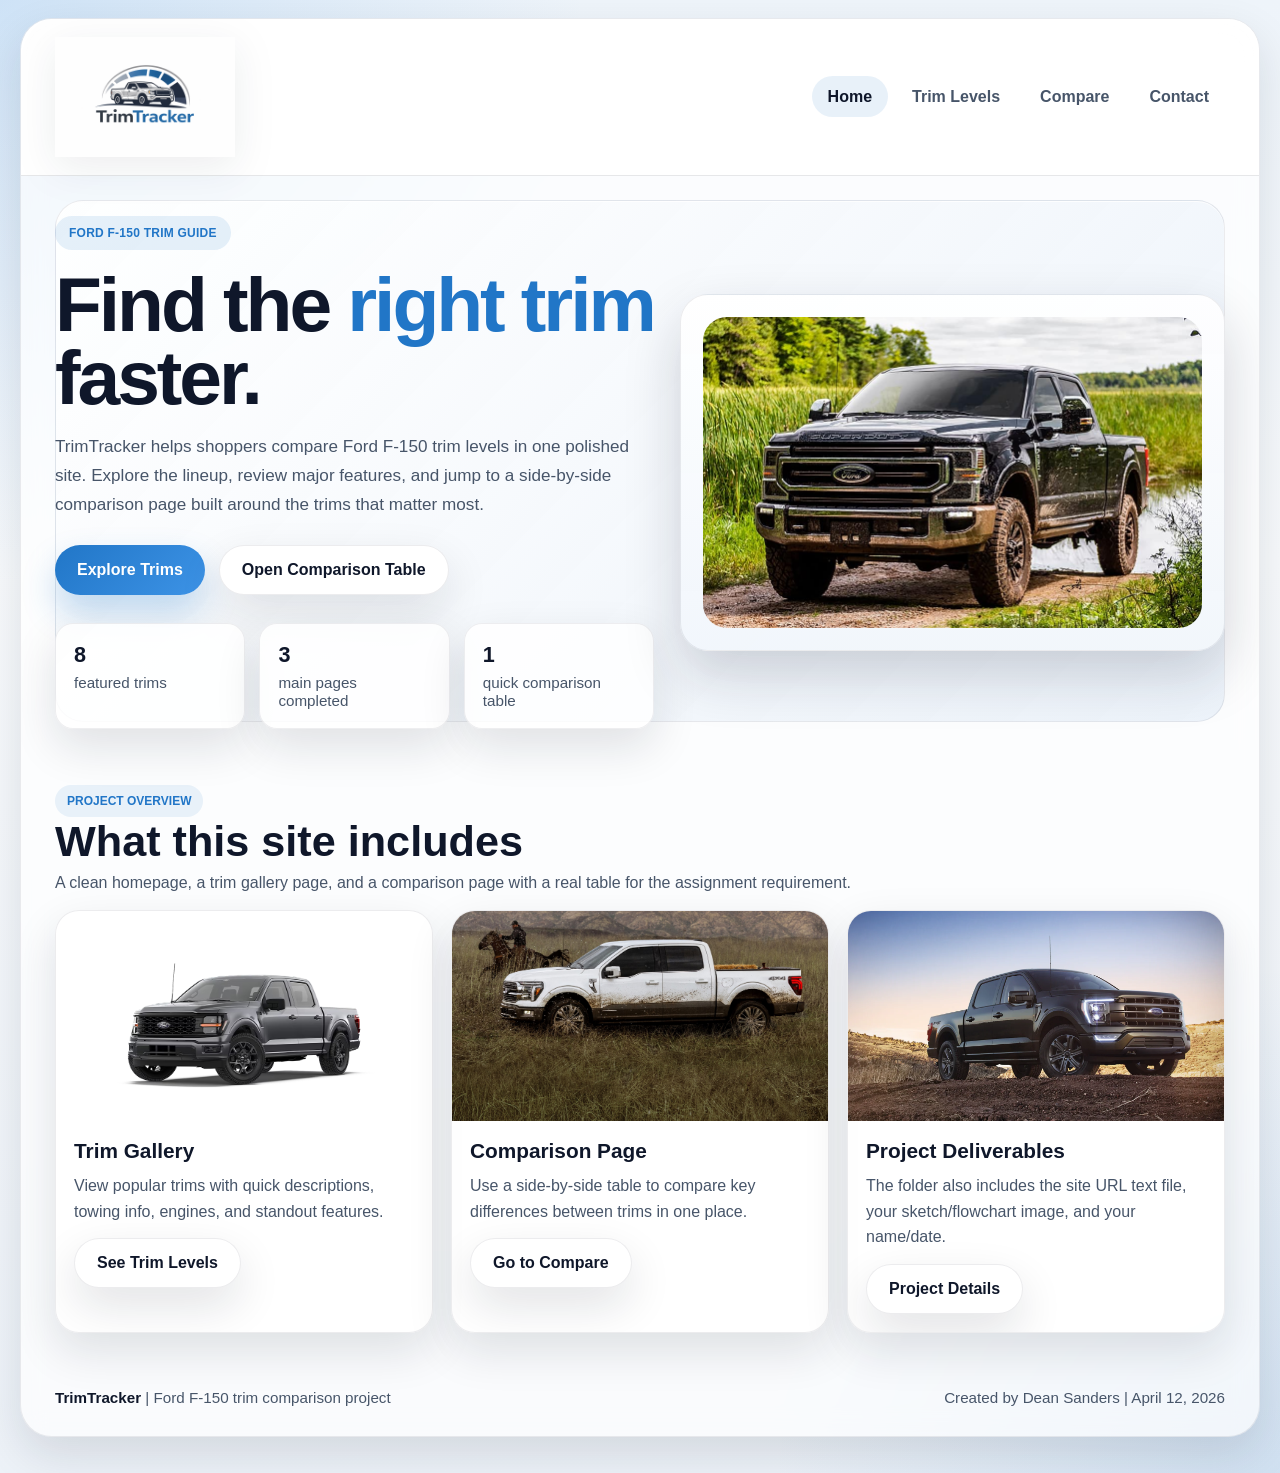
==== index.html @ ed12be9a "Add files via upload" ====
<!DOCTYPE html>
<html lang="en">
<head>
  <meta charset="UTF-8" />
  <meta name="viewport" content="width=device-width, initial-scale=1.0" />
  <title>TrimTracker</title>
  <meta name="description" content="Compare Ford F-150 trims, features, pricing, and capability with TrimTracker." />
  <link rel="stylesheet" href="styles.css" />
</head>
<body>

<div class="page-shell">
  <header class="navbar">
    <a href="index.html" class="brand" aria-label="TrimTracker home">
      <img src="images/logo.png" alt="TrimTracker logo">
    </a>
    <button class="mobile-toggle" id="mobileToggle" aria-label="Open menu">☰</button>
    <ul class="nav-links" id="navLinks">
      <li><a href="index.html" class="active">Home</a></li>
<li><a href="trims.html" class="">Trim Levels</a></li>
<li><a href="compare.html" class="">Compare</a></li>
<li><a href="contact.html" class="">Contact</a></li>
    </ul>
  </header>

  <section class="hero">
    <div class="hero-copy">
      <span class="eyebrow">Ford F-150 trim guide</span>
      <h1>Find the <span>right trim</span> faster.</h1>
      <p>TrimTracker helps shoppers compare Ford F-150 trim levels in one polished site. Explore the lineup, review major features, and jump to a side-by-side comparison page built around the trims that matter most.</p>
      <div class="hero-actions">
        <a class="btn btn-primary" href="trims.html">Explore Trims</a>
        <a class="btn btn-secondary" href="compare.html">Open Comparison Table</a>
      </div>
      <div class="hero-stats">
        <div class="stat"><strong>8</strong><span>featured trims</span></div>
        <div class="stat"><strong>3</strong><span>main pages completed</span></div>
        <div class="stat"><strong>1</strong><span>quick comparison table</span></div>
      </div>
    </div>
    <div class="hero-visual">
      <div class="visual-card">
        <img src="images/hero-truck.png" alt="Ford F-150 hero image" />
      </div>
    </div>
  </section>

  <section class="section">
    <div class="section-header">
      <div class="section-title">
        <span class="badge">Project overview</span>
        <h2>What this site includes</h2>
        <p>A clean homepage, a trim gallery page, and a comparison page with a real table for the assignment requirement.</p>
      </div>
    </div>
    <div class="card-grid">
      <article class="card">
        <img src="images/xlt.jpg" alt="Ford F-150 XLT" />
        <div class="card-content">
          <h3>Trim Gallery</h3>
          <p>View popular trims with quick descriptions, towing info, engines, and standout features.</p>
          <a class="btn btn-secondary" href="trims.html">See Trim Levels</a>
        </div>
      </article>
      <article class="card">
        <img src="images/lariat.jpg" alt="Ford F-150 Lariat" />
        <div class="card-content">
          <h3>Comparison Page</h3>
          <p>Use a side-by-side table to compare key differences between trims in one place.</p>
          <a class="btn btn-secondary" href="compare.html">Go to Compare</a>
        </div>
      </article>
      <article class="card">
        <img src="images/limited.jpg" alt="Ford F-150 Limited" />
        <div class="card-content">
          <h3>Project Deliverables</h3>
          <p>The folder also includes the site URL text file, your sketch/flowchart image, and your name/date.</p>
          <a class="btn btn-secondary" href="contact.html">Project Details</a>
        </div>
      </article>
    </div>
  </section>

  <footer class="footer">
    <div><strong>TrimTracker</strong> | Ford F-150 trim comparison project</div>
    <div>Created by Dean Sanders | April 12, 2026</div>
  </footer>
</div>
<script src="script.js"></script>

</body>
</html>
---- styles.css ----
:root{
  --navy:#0f172a;
  --blue:#2176c7;
  --blue2:#3d93e6;
  --slate:#475569;
  --light:#f8fafc;
  --card:rgba(255,255,255,.92);
  --line:rgba(15,23,42,.1);
  --shadow:0 18px 45px rgba(15,23,42,.12);
  --shadow-strong:0 24px 55px rgba(15,23,42,.18);
  --radius-xl:28px;
  --radius-lg:20px;
  --radius-md:14px;
  --max:1240px;
}
*{box-sizing:border-box}
html{scroll-behavior:smooth}
body{
  margin:0;
  font-family:Inter,Arial,Helvetica,sans-serif;
  color:var(--navy);
  background:
    radial-gradient(circle at top left, rgba(61,147,230,.18), transparent 30%),
    radial-gradient(circle at bottom right, rgba(33,118,199,.14), transparent 26%),
    linear-gradient(180deg, #eef4fa 0%, #f8fafc 38%, #edf2f8 100%);
}
img{max-width:100%;display:block}
a{text-decoration:none;color:inherit}
.page-shell{
  width:min(calc(100% - 32px), var(--max));
  margin:18px auto 36px;
  border:1px solid rgba(15, 23, 42, 0.08);
  background:rgba(255,255,255,0.68);
  backdrop-filter:blur(12px);
  border-radius:32px;
  box-shadow:var(--shadow);
  overflow:hidden;
}
.navbar{
  position:sticky;top:0;z-index:1000;
  display:flex;align-items:center;justify-content:space-between;gap:18px;
  padding:18px 34px;background:rgba(255,255,255,0.92);
  border-bottom:1px solid var(--line);backdrop-filter:blur(14px);
}
.brand{display:flex;align-items:center;gap:14px;min-width:0}
.brand img{width:180px;height:auto;filter:drop-shadow(0 10px 20px rgba(15,23,42,.08))}
.nav-links{display:flex;align-items:center;gap:8px;list-style:none;padding:0;margin:0}
.nav-links a{padding:12px 16px;border-radius:999px;font-weight:600;color:var(--slate);transition:.25s ease}
.nav-links a:hover,.nav-links a.active{color:var(--navy);background:rgba(33,118,199,.1);transform:translateY(-2px)}
.mobile-toggle{display:none;border:0;background:var(--navy);color:#fff;width:48px;height:48px;border-radius:14px;cursor:pointer;box-shadow:var(--shadow)}
.hero{
  position:relative;display:grid;grid-template-columns:1.1fr 1fr;gap:26px;align-items:center;
  padding:40px 34px 28px;
}
.hero::before{
  content:"";position:absolute;inset:24px 34px auto 34px;height:520px;border-radius:var(--radius-xl);
  background:linear-gradient(135deg, rgba(255,255,255,.88), rgba(232,240,249,.8));
  border:1px solid rgba(15,23,42,.08);box-shadow:inset 0 1px 0 rgba(255,255,255,.8);z-index:0;
}
.hero.small::before{height:360px}
.hero-copy,.hero-visual{position:relative;z-index:1}
.eyebrow{
  display:inline-flex;align-items:center;gap:10px;padding:10px 14px;border-radius:999px;
  background:rgba(33,118,199,.11);color:var(--blue);font-weight:700;letter-spacing:.02em;
  text-transform:uppercase;font-size:12px;margin-bottom:18px;
}
.hero h1{font-size:clamp(2.6rem, 6vw, 5rem);line-height:.95;margin:0 0 18px;letter-spacing:-.04em}
.hero h1 span{color:var(--blue)}
.hero p{max-width:590px;font-size:1.07rem;line-height:1.7;color:var(--slate);margin:0 0 26px}
.hero-actions{display:flex;flex-wrap:wrap;gap:14px}
.btn{
  display:inline-flex;align-items:center;justify-content:center;gap:10px;border:0;border-radius:999px;
  padding:15px 22px;font-weight:700;cursor:pointer;transition:.25s ease
}
.btn-primary{background:linear-gradient(135deg, var(--blue), var(--blue2));color:white;box-shadow:0 18px 34px rgba(33,118,199,.28)}
.btn-secondary{background:white;color:var(--navy);border:1px solid rgba(15,23,42,.08);box-shadow:var(--shadow)}
.btn:hover{transform:translateY(-3px);box-shadow:var(--shadow-strong)}
.hero-stats{display:grid;grid-template-columns:repeat(3,minmax(110px,1fr));gap:14px;max-width:660px;margin-top:28px}
.stat{background:rgba(255,255,255,.84);border:1px solid rgba(15,23,42,.07);border-radius:18px;padding:18px;box-shadow:var(--shadow)}
.stat strong{display:block;font-size:1.35rem;margin-bottom:6px}
.stat span{color:var(--slate);font-size:.95rem}
.visual-card{
  background:linear-gradient(180deg, rgba(255,255,255,.96), rgba(242,247,252,.95));
  border-radius:var(--radius-xl);padding:22px;border:1px solid rgba(15,23,42,.08);box-shadow:var(--shadow-strong)
}
.visual-card img{border-radius:24px;aspect-ratio:16/10;object-fit:cover}
.section{padding:28px 34px 34px}
.section-header{display:flex;align-items:end;justify-content:space-between;gap:14px;margin-bottom:18px;flex-wrap:wrap}
.section-title h2{margin:0;font-size:clamp(1.8rem,4vw,2.7rem)}
.section-title p{margin:8px 0 0;color:var(--slate)}
.badge{display:inline-flex;padding:9px 12px;border-radius:999px;background:rgba(33,118,199,.09);color:var(--blue);font-weight:700;font-size:12px;text-transform:uppercase}
.card-grid{display:grid;grid-template-columns:repeat(3,1fr);gap:18px}
.card{
  background:var(--card);border:1px solid rgba(15,23,42,.08);border-radius:24px;overflow:hidden;box-shadow:var(--shadow)
}
.card img{width:100%;height:210px;object-fit:cover}
.card-content{padding:18px}
.card h3{margin:0 0 10px;font-size:1.3rem}
.card p{margin:0 0 14px;color:var(--slate);line-height:1.6}
.spec-list{display:grid;gap:8px;color:var(--slate);font-size:.96rem}
.compare-wrap{display:grid;grid-template-columns:1.2fr .8fr;gap:20px}
.compare-note,.info-panel{background:var(--card);border:1px solid rgba(15,23,42,.08);border-radius:24px;padding:20px;box-shadow:var(--shadow)}
.table-wrap{overflow-x:auto}
table{width:100%;border-collapse:collapse;background:white;border-radius:18px;overflow:hidden;box-shadow:var(--shadow)}
th,td{padding:14px 16px;text-align:left;border-bottom:1px solid rgba(15,23,42,.08)}
th{background:#eaf3fc}
tr:hover td{background:#f8fbfe}
.footer{
  display:flex;align-items:center;justify-content:space-between;gap:12px;flex-wrap:wrap;
  padding:22px 34px 30px;color:var(--slate);font-size:.95rem
}
.footer strong{color:var(--navy)}
@media (max-width:980px){
  .hero,.compare-wrap,.card-grid{grid-template-columns:1fr}
}
@media (max-width:760px){
  .page-shell{width:min(calc(100% - 18px), var(--max));margin:10px auto 20px}
  .navbar,.hero,.section,.footer{padding-left:18px;padding-right:18px}
  .hero::before{inset:14px 18px auto 18px;height:460px}
  .mobile-toggle{display:inline-flex;align-items:center;justify-content:center}
  .nav-links{
    display:none;position:absolute;top:82px;left:18px;right:18px;flex-direction:column;align-items:stretch;
    background:white;padding:12px;border-radius:18px;border:1px solid var(--line);box-shadow:var(--shadow)
  }
  .nav-links.show{display:flex}
  .nav-links li{width:100%}
  .nav-links a{display:block}
  .hero-stats{grid-template-columns:1fr}
  .card-grid{grid-template-columns:1fr}
}
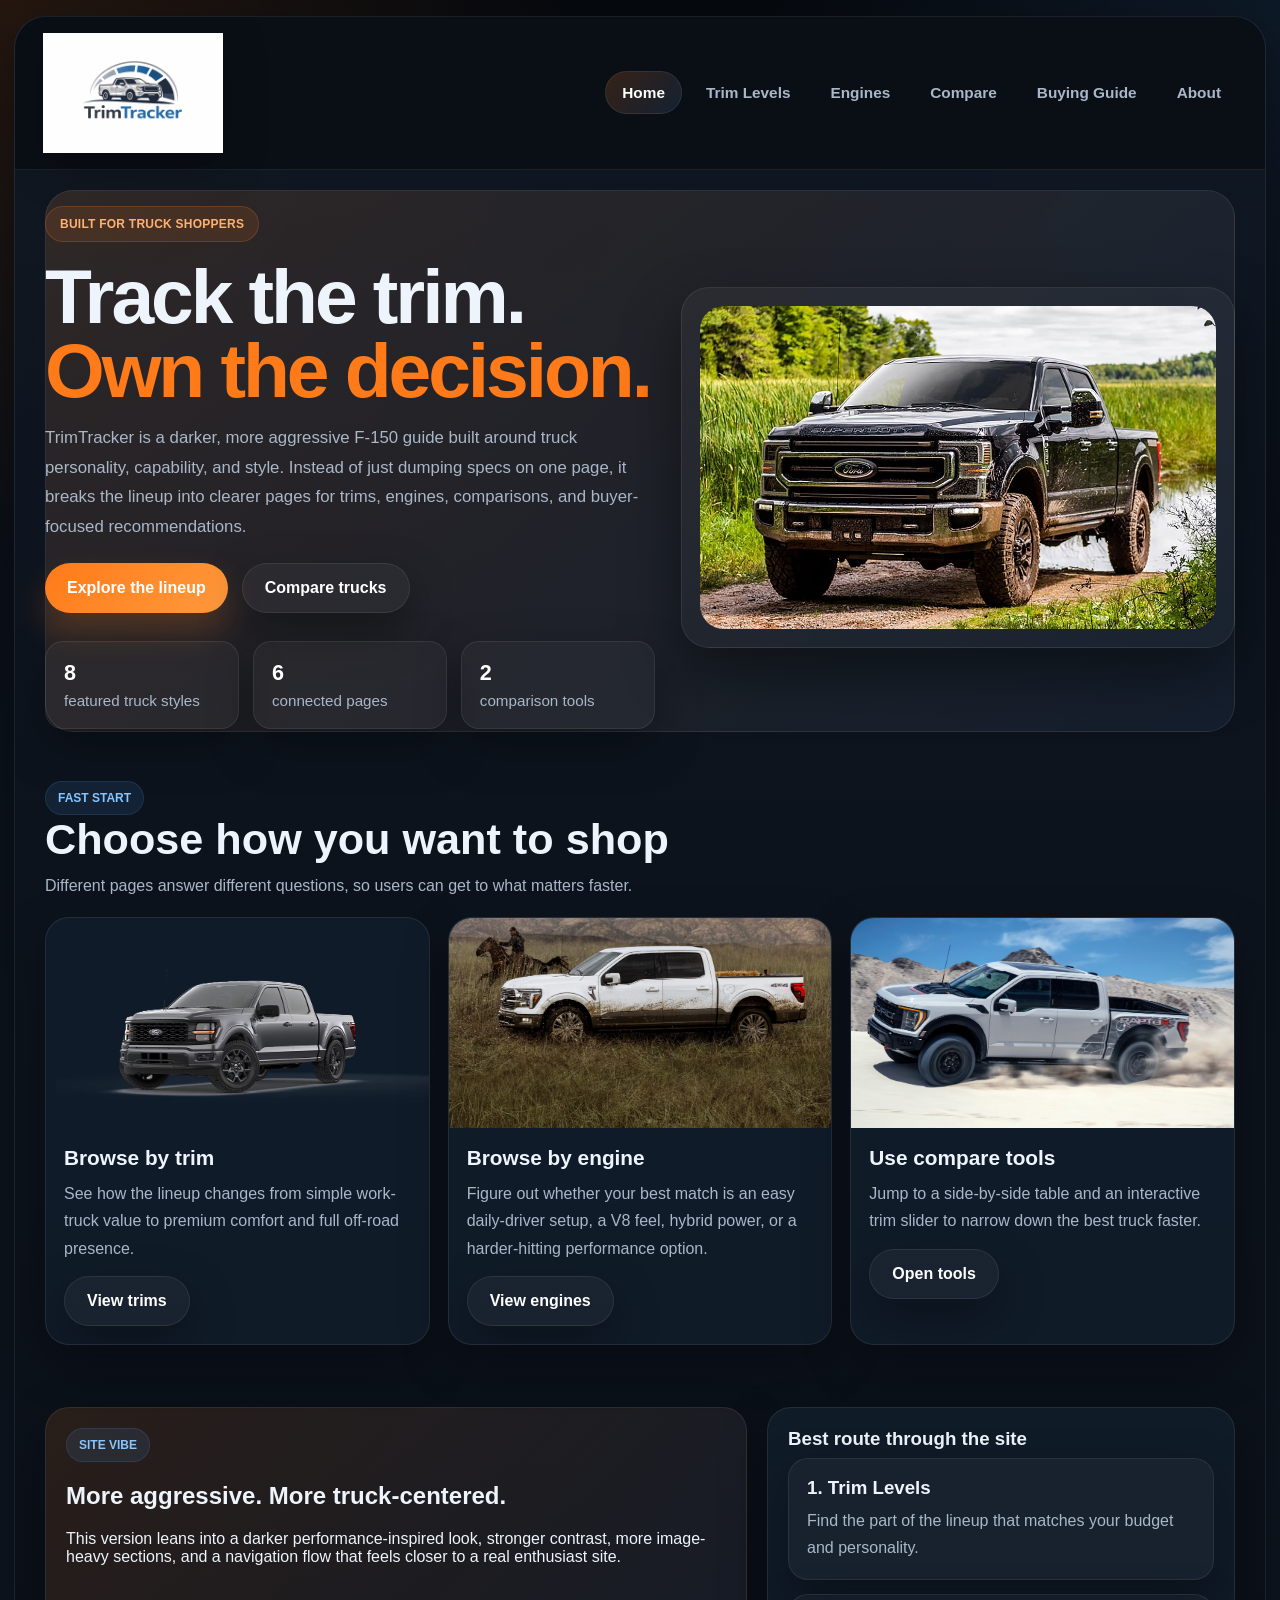
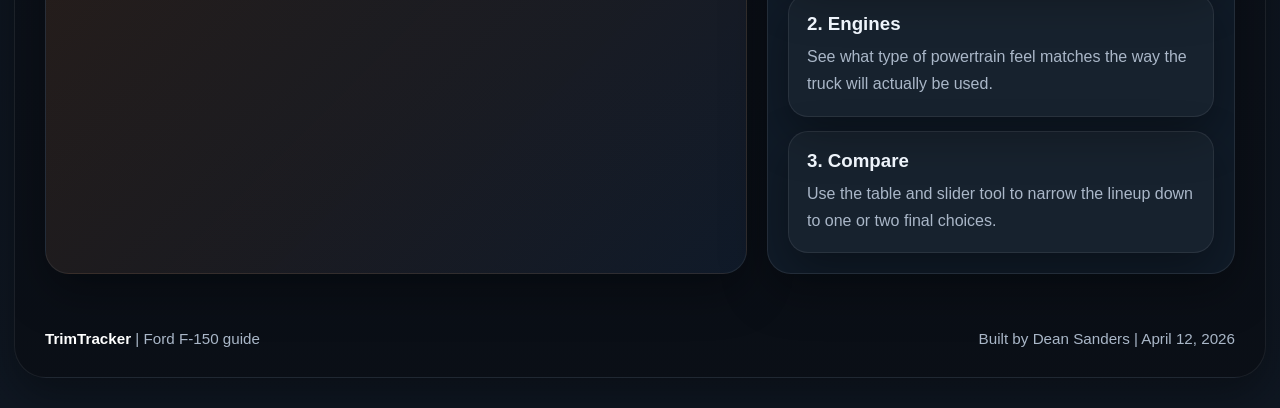
==== commit c369a9aa: "Add files via upload" ====
--- a/index.html
+++ b/index.html
@@ -4,89 +4,103 @@
   <meta charset="UTF-8" />
   <meta name="viewport" content="width=device-width, initial-scale=1.0" />
   <title>TrimTracker</title>
-  <meta name="description" content="Compare Ford F-150 trims, features, pricing, and capability with TrimTracker." />
+  <meta name="description" content="TrimTracker helps users explore Ford F-150 trims, engines, features, and buying decisions." />
   <link rel="stylesheet" href="styles.css" />
 </head>
 <body>
-
 <div class="page-shell">
   <header class="navbar">
-    <a href="index.html" class="brand" aria-label="TrimTracker home">
-      <img src="images/logo.png" alt="TrimTracker logo">
-    </a>
+    <a href="index.html" class="brand" aria-label="TrimTracker home"><img src="images/logo.png" alt="TrimTracker logo"></a>
     <button class="mobile-toggle" id="mobileToggle" aria-label="Open menu">☰</button>
     <ul class="nav-links" id="navLinks">
       <li><a href="index.html" class="active">Home</a></li>
-<li><a href="trims.html" class="">Trim Levels</a></li>
-<li><a href="compare.html" class="">Compare</a></li>
-<li><a href="contact.html" class="">Contact</a></li>
+      <li><a href="trims.html">Trim Levels</a></li>
+      <li><a href="engines.html">Engines</a></li>
+      <li><a href="compare.html">Compare</a></li>
+      <li><a href="guide.html">Buying Guide</a></li>
+      <li><a href="contact.html">About</a></li>
     </ul>
   </header>
 
   <section class="hero">
     <div class="hero-copy">
-      <span class="eyebrow">Ford F-150 trim guide</span>
-      <h1>Find the <span>right trim</span> faster.</h1>
-      <p>TrimTracker helps shoppers compare Ford F-150 trim levels in one polished site. Explore the lineup, review major features, and jump to a side-by-side comparison page built around the trims that matter most.</p>
+      <span class="eyebrow">Built for truck shoppers</span>
+      <h1>Track the trim. <span>Own the decision.</span></h1>
+      <p>TrimTracker is a darker, more aggressive F-150 guide built around truck personality, capability, and style. Instead of just dumping specs on one page, it breaks the lineup into clearer pages for trims, engines, comparisons, and buyer-focused recommendations.</p>
       <div class="hero-actions">
-        <a class="btn btn-primary" href="trims.html">Explore Trims</a>
-        <a class="btn btn-secondary" href="compare.html">Open Comparison Table</a>
+        <a class="btn btn-primary" href="trims.html">Explore the lineup</a>
+        <a class="btn btn-secondary" href="compare.html">Compare trucks</a>
       </div>
       <div class="hero-stats">
-        <div class="stat"><strong>8</strong><span>featured trims</span></div>
-        <div class="stat"><strong>3</strong><span>main pages completed</span></div>
-        <div class="stat"><strong>1</strong><span>quick comparison table</span></div>
+        <div class="stat"><strong>8</strong><span>featured truck styles</span></div>
+        <div class="stat"><strong>6</strong><span>connected pages</span></div>
+        <div class="stat"><strong>2</strong><span>comparison tools</span></div>
       </div>
     </div>
     <div class="hero-visual">
-      <div class="visual-card">
-        <img src="images/hero-truck.png" alt="Ford F-150 hero image" />
-      </div>
+      <div class="visual-card"><img src="images/hero-truck.png" alt="Ford F-150 hero image"></div>
     </div>
   </section>
 
   <section class="section">
     <div class="section-header">
       <div class="section-title">
-        <span class="badge">Project overview</span>
-        <h2>What this site includes</h2>
-        <p>A clean homepage, a trim gallery page, and a comparison page with a real table for the assignment requirement.</p>
+        <span class="badge">Fast start</span>
+        <h2>Choose how you want to shop</h2>
+        <p>Different pages answer different questions, so users can get to what matters faster.</p>
       </div>
     </div>
     <div class="card-grid">
       <article class="card">
-        <img src="images/xlt.jpg" alt="Ford F-150 XLT" />
+        <img src="images/xlt.jpg" alt="Ford F-150 XLT">
         <div class="card-content">
-          <h3>Trim Gallery</h3>
-          <p>View popular trims with quick descriptions, towing info, engines, and standout features.</p>
-          <a class="btn btn-secondary" href="trims.html">See Trim Levels</a>
+          <h3>Browse by trim</h3>
+          <p>See how the lineup changes from simple work-truck value to premium comfort and full off-road presence.</p>
+          <a class="btn btn-secondary" href="trims.html">View trims</a>
         </div>
       </article>
       <article class="card">
-        <img src="images/lariat.jpg" alt="Ford F-150 Lariat" />
+        <img src="images/lariat.jpg" alt="Ford F-150 Lariat">
         <div class="card-content">
-          <h3>Comparison Page</h3>
-          <p>Use a side-by-side table to compare key differences between trims in one place.</p>
-          <a class="btn btn-secondary" href="compare.html">Go to Compare</a>
+          <h3>Browse by engine</h3>
+          <p>Figure out whether your best match is an easy daily-driver setup, a V8 feel, hybrid power, or a harder-hitting performance option.</p>
+          <a class="btn btn-secondary" href="engines.html">View engines</a>
         </div>
       </article>
       <article class="card">
-        <img src="images/limited.jpg" alt="Ford F-150 Limited" />
+        <img src="images/raptorr.jpg" alt="Ford F-150 Raptor">
         <div class="card-content">
-          <h3>Project Deliverables</h3>
-          <p>The folder also includes the site URL text file, your sketch/flowchart image, and your name/date.</p>
-          <a class="btn btn-secondary" href="contact.html">Project Details</a>
+          <h3>Use compare tools</h3>
+          <p>Jump to a side-by-side table and an interactive trim slider to narrow down the best truck faster.</p>
+          <a class="btn btn-secondary" href="compare.html">Open tools</a>
         </div>
       </article>
     </div>
   </section>
 
+  <section class="section">
+    <div class="two-col">
+      <div class="callout">
+        <span class="badge">Site vibe</span>
+        <h2>More aggressive. More truck-centered.</h2>
+        <p>This version leans into a darker performance-inspired look, stronger contrast, more image-heavy sections, and a navigation flow that feels closer to a real enthusiast site.</p>
+      </div>
+      <div class="feature-panel">
+        <h3>Best route through the site</h3>
+        <div class="timeline">
+          <div class="timeline-item"><h3>1. Trim Levels</h3><p>Find the part of the lineup that matches your budget and personality.</p></div>
+          <div class="timeline-item"><h3>2. Engines</h3><p>See what type of powertrain feel matches the way the truck will actually be used.</p></div>
+          <div class="timeline-item"><h3>3. Compare</h3><p>Use the table and slider tool to narrow the lineup down to one or two final choices.</p></div>
+        </div>
+      </div>
+    </div>
+  </section>
+
   <footer class="footer">
-    <div><strong>TrimTracker</strong> | Ford F-150 trim comparison project</div>
-    <div>Created by Dean Sanders | April 12, 2026</div>
+    <div><strong>TrimTracker</strong> | Ford F-150 guide</div>
+    <div>Built by Dean Sanders | April 12, 2026</div>
   </footer>
 </div>
 <script src="script.js"></script>
-
 </body>
-</html>
+</html>
--- a/styles.css
+++ b/styles.css
@@ -1,37 +1,40 @@
-
 :root{
-  --navy:#0f172a;
-  --blue:#2176c7;
-  --blue2:#3d93e6;
-  --slate:#475569;
-  --light:#f8fafc;
-  --card:rgba(255,255,255,.92);
-  --line:rgba(15,23,42,.1);
-  --shadow:0 18px 45px rgba(15,23,42,.12);
-  --shadow-strong:0 24px 55px rgba(15,23,42,.18);
+  --bg:#0a0f16;
+  --bg2:#111927;
+  --panel:#121d2b;
+  --panel2:#182536;
+  --card:rgba(18,29,43,.92);
+  --line:rgba(255,255,255,.08);
+  --text:#eef4fb;
+  --muted:#aab7c8;
+  --orange:#ff7a18;
+  --orange2:#ff9a3d;
+  --blue:#4fa4ff;
+  --shadow:0 18px 45px rgba(0,0,0,.35);
+  --shadow-strong:0 26px 60px rgba(0,0,0,.45);
   --radius-xl:28px;
   --radius-lg:20px;
   --radius-md:14px;
-  --max:1240px;
+  --max:1280px;
 }
 *{box-sizing:border-box}
 html{scroll-behavior:smooth}
 body{
   margin:0;
   font-family:Inter,Arial,Helvetica,sans-serif;
-  color:var(--navy);
+  color:var(--text);
   background:
-    radial-gradient(circle at top left, rgba(61,147,230,.18), transparent 30%),
-    radial-gradient(circle at bottom right, rgba(33,118,199,.14), transparent 26%),
-    linear-gradient(180deg, #eef4fa 0%, #f8fafc 38%, #edf2f8 100%);
+    radial-gradient(circle at top left, rgba(255,122,24,.12), transparent 24%),
+    radial-gradient(circle at top right, rgba(79,164,255,.10), transparent 22%),
+    linear-gradient(180deg, #06090e 0%, #0c121b 40%, #0f1722 100%);
 }
 img{max-width:100%;display:block}
 a{text-decoration:none;color:inherit}
 .page-shell{
-  width:min(calc(100% - 32px), var(--max));
-  margin:18px auto 36px;
-  border:1px solid rgba(15, 23, 42, 0.08);
-  background:rgba(255,255,255,0.68);
+  width:min(calc(100% - 28px), var(--max));
+  margin:16px auto 30px;
+  border:1px solid rgba(255,255,255,.07);
+  background:linear-gradient(180deg, rgba(16,24,36,.88), rgba(10,15,22,.92));
   backdrop-filter:blur(12px);
   border-radius:32px;
   box-shadow:var(--shadow);
@@ -40,92 +43,142 @@
 .navbar{
   position:sticky;top:0;z-index:1000;
   display:flex;align-items:center;justify-content:space-between;gap:18px;
-  padding:18px 34px;background:rgba(255,255,255,0.92);
+  padding:16px 28px;background:rgba(10,15,22,.9);
   border-bottom:1px solid var(--line);backdrop-filter:blur(14px);
 }
-.brand{display:flex;align-items:center;gap:14px;min-width:0}
-.brand img{width:180px;height:auto;filter:drop-shadow(0 10px 20px rgba(15,23,42,.08))}
-.nav-links{display:flex;align-items:center;gap:8px;list-style:none;padding:0;margin:0}
-.nav-links a{padding:12px 16px;border-radius:999px;font-weight:600;color:var(--slate);transition:.25s ease}
-.nav-links a:hover,.nav-links a.active{color:var(--navy);background:rgba(33,118,199,.1);transform:translateY(-2px)}
-.mobile-toggle{display:none;border:0;background:var(--navy);color:#fff;width:48px;height:48px;border-radius:14px;cursor:pointer;box-shadow:var(--shadow)}
+.brand img{width:180px;height:auto;filter:drop-shadow(0 10px 20px rgba(0,0,0,.3))}
+.nav-links{
+  display:flex;align-items:center;gap:8px;list-style:none;padding:0;margin:0;flex-wrap:wrap;justify-content:flex-end;
+}
+.nav-links a{
+  padding:12px 16px;border-radius:999px;font-weight:700;color:var(--muted);transition:.25s ease;font-size:.96rem;
+}
+.nav-links a:hover,.nav-links a.active{
+  color:#fff;background:linear-gradient(135deg, rgba(255,122,24,.18), rgba(79,164,255,.12));
+  border:1px solid rgba(255,255,255,.08);transform:translateY(-2px)
+}
+.mobile-toggle{
+  display:none;border:0;background:linear-gradient(135deg,var(--orange),var(--orange2));color:#fff;
+  width:48px;height:48px;border-radius:14px;cursor:pointer;box-shadow:var(--shadow)
+}
 .hero{
-  position:relative;display:grid;grid-template-columns:1.1fr 1fr;gap:26px;align-items:center;
-  padding:40px 34px 28px;
+  position:relative;display:grid;grid-template-columns:1.1fr 1fr;gap:26px;align-items:center;padding:36px 30px 24px;
 }
 .hero::before{
-  content:"";position:absolute;inset:24px 34px auto 34px;height:520px;border-radius:var(--radius-xl);
-  background:linear-gradient(135deg, rgba(255,255,255,.88), rgba(232,240,249,.8));
-  border:1px solid rgba(15,23,42,.08);box-shadow:inset 0 1px 0 rgba(255,255,255,.8);z-index:0;
+  content:"";position:absolute;inset:20px 30px auto 30px;height:540px;border-radius:var(--radius-xl);
+  background:
+    linear-gradient(135deg, rgba(255,255,255,.03), rgba(255,255,255,.01)),
+    linear-gradient(135deg, rgba(255,122,24,.10), rgba(79,164,255,.06));
+  border:1px solid rgba(255,255,255,.08);z-index:0;
 }
-.hero.small::before{height:360px}
+.hero.small::before{height:400px}
 .hero-copy,.hero-visual{position:relative;z-index:1}
 .eyebrow{
   display:inline-flex;align-items:center;gap:10px;padding:10px 14px;border-radius:999px;
-  background:rgba(33,118,199,.11);color:var(--blue);font-weight:700;letter-spacing:.02em;
-  text-transform:uppercase;font-size:12px;margin-bottom:18px;
+  background:rgba(255,122,24,.12);color:#ffb170;font-weight:700;letter-spacing:.02em;
+  text-transform:uppercase;font-size:12px;margin-bottom:18px;border:1px solid rgba(255,122,24,.2)
 }
-.hero h1{font-size:clamp(2.6rem, 6vw, 5rem);line-height:.95;margin:0 0 18px;letter-spacing:-.04em}
-.hero h1 span{color:var(--blue)}
-.hero p{max-width:590px;font-size:1.07rem;line-height:1.7;color:var(--slate);margin:0 0 26px}
+.hero h1{font-size:clamp(2.5rem, 6vw, 4.9rem);line-height:.96;margin:0 0 16px;letter-spacing:-.04em}
+.hero h1 span{color:var(--orange)}
+.hero p{max-width:650px;font-size:1.05rem;line-height:1.75;color:var(--muted);margin:0 0 22px}
 .hero-actions{display:flex;flex-wrap:wrap;gap:14px}
 .btn{
   display:inline-flex;align-items:center;justify-content:center;gap:10px;border:0;border-radius:999px;
   padding:15px 22px;font-weight:700;cursor:pointer;transition:.25s ease
 }
-.btn-primary{background:linear-gradient(135deg, var(--blue), var(--blue2));color:white;box-shadow:0 18px 34px rgba(33,118,199,.28)}
-.btn-secondary{background:white;color:var(--navy);border:1px solid rgba(15,23,42,.08);box-shadow:var(--shadow)}
+.btn-primary{background:linear-gradient(135deg, var(--orange), var(--orange2));color:white;box-shadow:0 18px 34px rgba(255,122,24,.22)}
+.btn-secondary{background:rgba(255,255,255,.04);color:#fff;border:1px solid rgba(255,255,255,.08);box-shadow:var(--shadow)}
 .btn:hover{transform:translateY(-3px);box-shadow:var(--shadow-strong)}
-.hero-stats{display:grid;grid-template-columns:repeat(3,minmax(110px,1fr));gap:14px;max-width:660px;margin-top:28px}
-.stat{background:rgba(255,255,255,.84);border:1px solid rgba(15,23,42,.07);border-radius:18px;padding:18px;box-shadow:var(--shadow)}
-.stat strong{display:block;font-size:1.35rem;margin-bottom:6px}
-.stat span{color:var(--slate);font-size:.95rem}
+.hero-stats{display:grid;grid-template-columns:repeat(3,minmax(110px,1fr));gap:14px;max-width:700px;margin-top:28px}
+.stat,.mini-card{
+  background:rgba(255,255,255,.03);border:1px solid rgba(255,255,255,.08);border-radius:18px;padding:18px;box-shadow:var(--shadow)
+}
+.stat strong{display:block;font-size:1.35rem;margin-bottom:6px;color:#fff}
+.stat span,.mini-card span{color:var(--muted);font-size:.95rem}
 .visual-card{
-  background:linear-gradient(180deg, rgba(255,255,255,.96), rgba(242,247,252,.95));
-  border-radius:var(--radius-xl);padding:22px;border:1px solid rgba(15,23,42,.08);box-shadow:var(--shadow-strong)
+  background:linear-gradient(180deg, rgba(255,255,255,.04), rgba(255,255,255,.02));
+  border-radius:var(--radius-xl);padding:18px;border:1px solid rgba(255,255,255,.08);box-shadow:var(--shadow-strong)
 }
-.visual-card img{border-radius:24px;aspect-ratio:16/10;object-fit:cover}
-.section{padding:28px 34px 34px}
+.visual-card img{border-radius:24px;aspect-ratio:16/10;object-fit:cover;width:100%}
+.section{padding:28px 30px 34px}
 .section-header{display:flex;align-items:end;justify-content:space-between;gap:14px;margin-bottom:18px;flex-wrap:wrap}
 .section-title h2{margin:0;font-size:clamp(1.8rem,4vw,2.7rem)}
-.section-title p{margin:8px 0 0;color:var(--slate)}
-.badge{display:inline-flex;padding:9px 12px;border-radius:999px;background:rgba(33,118,199,.09);color:var(--blue);font-weight:700;font-size:12px;text-transform:uppercase}
+.section-title p{margin:8px 0 0;color:var(--muted);line-height:1.7}
+.badge{
+  display:inline-flex;padding:9px 12px;border-radius:999px;background:rgba(79,164,255,.10);color:#89c5ff;
+  font-weight:700;font-size:12px;text-transform:uppercase;border:1px solid rgba(79,164,255,.14)
+}
 .card-grid{display:grid;grid-template-columns:repeat(3,1fr);gap:18px}
-.card{
-  background:var(--card);border:1px solid rgba(15,23,42,.08);border-radius:24px;overflow:hidden;box-shadow:var(--shadow)
+.card,.compare-note,.info-panel,.feature-panel,.slider-panel,.tool-panel{
+  background:var(--card);border:1px solid rgba(255,255,255,.08);border-radius:24px;overflow:hidden;box-shadow:var(--shadow)
 }
 .card img{width:100%;height:210px;object-fit:cover}
 .card-content{padding:18px}
 .card h3{margin:0 0 10px;font-size:1.3rem}
-.card p{margin:0 0 14px;color:var(--slate);line-height:1.6}
-.spec-list{display:grid;gap:8px;color:var(--slate);font-size:.96rem}
-.compare-wrap{display:grid;grid-template-columns:1.2fr .8fr;gap:20px}
-.compare-note,.info-panel{background:var(--card);border:1px solid rgba(15,23,42,.08);border-radius:24px;padding:20px;box-shadow:var(--shadow)}
+.card p,.feature-panel p,.compare-note p,.info-panel p,.slider-panel p,.tool-panel p{margin:0 0 14px;color:var(--muted);line-height:1.7}
+.spec-list{display:grid;gap:8px;color:var(--muted);font-size:.96rem}
+.compare-wrap,.two-col{display:grid;grid-template-columns:1.2fr .8fr;gap:20px}
+.compare-note,.info-panel,.feature-panel,.slider-panel,.tool-panel{padding:20px}
 .table-wrap{overflow-x:auto}
-table{width:100%;border-collapse:collapse;background:white;border-radius:18px;overflow:hidden;box-shadow:var(--shadow)}
-th,td{padding:14px 16px;text-align:left;border-bottom:1px solid rgba(15,23,42,.08)}
-th{background:#eaf3fc}
-tr:hover td{background:#f8fbfe}
+table{width:100%;border-collapse:collapse;background:rgba(255,255,255,.02);border-radius:18px;overflow:hidden;box-shadow:var(--shadow)}
+th,td{padding:14px 16px;text-align:left;border-bottom:1px solid rgba(255,255,255,.08);vertical-align:top}
+th{background:rgba(79,164,255,.10)}
+tr:hover td{background:rgba(255,255,255,.03)}
+.pill-row,.quick-links{display:flex;flex-wrap:wrap;gap:10px}
+.pill,.quick-links a,.slider-label{
+  padding:10px 14px;border-radius:999px;background:rgba(255,255,255,.04);border:1px solid rgba(255,255,255,.08);
+  font-weight:700;color:var(--muted);box-shadow:var(--shadow)
+}
+.split-grid{display:grid;grid-template-columns:repeat(2,1fr);gap:18px}
+.full-grid{display:grid;grid-template-columns:repeat(4,1fr);gap:18px}
+.callout{
+  padding:20px;border-radius:24px;background:linear-gradient(135deg, rgba(255,122,24,.12), rgba(79,164,255,.08));
+  border:1px solid rgba(255,255,255,.08);box-shadow:var(--shadow)
+}
+.timeline{display:grid;gap:14px}
+.timeline-item{
+  padding:18px;border-radius:20px;background:rgba(255,255,255,.03);border:1px solid rgba(255,255,255,.08);box-shadow:var(--shadow)
+}
+.timeline-item h3,.feature-panel h3,.compare-note h3,.info-panel h3,.slider-panel h3,.tool-panel h3{margin:0 0 8px}
+.timeline-item p{margin:0;color:var(--muted);line-height:1.7}
+.slider-shell{display:grid;gap:16px}
+input[type="range"]{
+  width:100%;accent-color:var(--orange);cursor:pointer;
+}
+.compare-slider-output{
+  display:grid;grid-template-columns:1fr 1fr;gap:18px;margin-top:8px;
+}
+.truck-focus{
+  border-radius:20px;overflow:hidden;border:1px solid rgba(255,255,255,.08);background:rgba(255,255,255,.03)
+}
+.truck-focus img{width:100%;height:240px;object-fit:cover}
+.truck-focus .copy{padding:16px}
+.meter{
+  height:10px;border-radius:999px;background:rgba(255,255,255,.08);overflow:hidden;margin-top:10px
+}
+.meter span{
+  display:block;height:100%;border-radius:999px;background:linear-gradient(90deg, var(--orange), var(--orange2))
+}
 .footer{
   display:flex;align-items:center;justify-content:space-between;gap:12px;flex-wrap:wrap;
-  padding:22px 34px 30px;color:var(--slate);font-size:.95rem
+  padding:22px 30px 30px;color:var(--muted);font-size:.95rem
 }
-.footer strong{color:var(--navy)}
+.footer strong{color:#fff}
+@media (max-width:1100px){ .full-grid{grid-template-columns:repeat(2,1fr)} }
 @media (max-width:980px){
-  .hero,.compare-wrap,.card-grid{grid-template-columns:1fr}
+  .hero,.compare-wrap,.card-grid,.split-grid,.two-col,.full-grid,.compare-slider-output{grid-template-columns:1fr}
 }
 @media (max-width:760px){
-  .page-shell{width:min(calc(100% - 18px), var(--max));margin:10px auto 20px}
-  .navbar,.hero,.section,.footer{padding-left:18px;padding-right:18px}
-  .hero::before{inset:14px 18px auto 18px;height:460px}
+  .page-shell{width:min(calc(100% - 16px), var(--max));margin:8px auto 20px}
+  .navbar,.hero,.section,.footer{padding-left:16px;padding-right:16px}
+  .hero::before{inset:14px 16px auto 16px;height:520px}
   .mobile-toggle{display:inline-flex;align-items:center;justify-content:center}
   .nav-links{
-    display:none;position:absolute;top:82px;left:18px;right:18px;flex-direction:column;align-items:stretch;
-    background:white;padding:12px;border-radius:18px;border:1px solid var(--line);box-shadow:var(--shadow)
+    display:none;position:absolute;top:82px;left:16px;right:16px;flex-direction:column;align-items:stretch;
+    background:#0e1621;padding:12px;border-radius:18px;border:1px solid var(--line);box-shadow:var(--shadow)
   }
   .nav-links.show{display:flex}
   .nav-links li{width:100%}
   .nav-links a{display:block}
-  .hero-stats{grid-template-columns:1fr}
-  .card-grid{grid-template-columns:1fr}
-}
+  .hero-stats,.card-grid,.full-grid{grid-template-columns:1fr}
+}
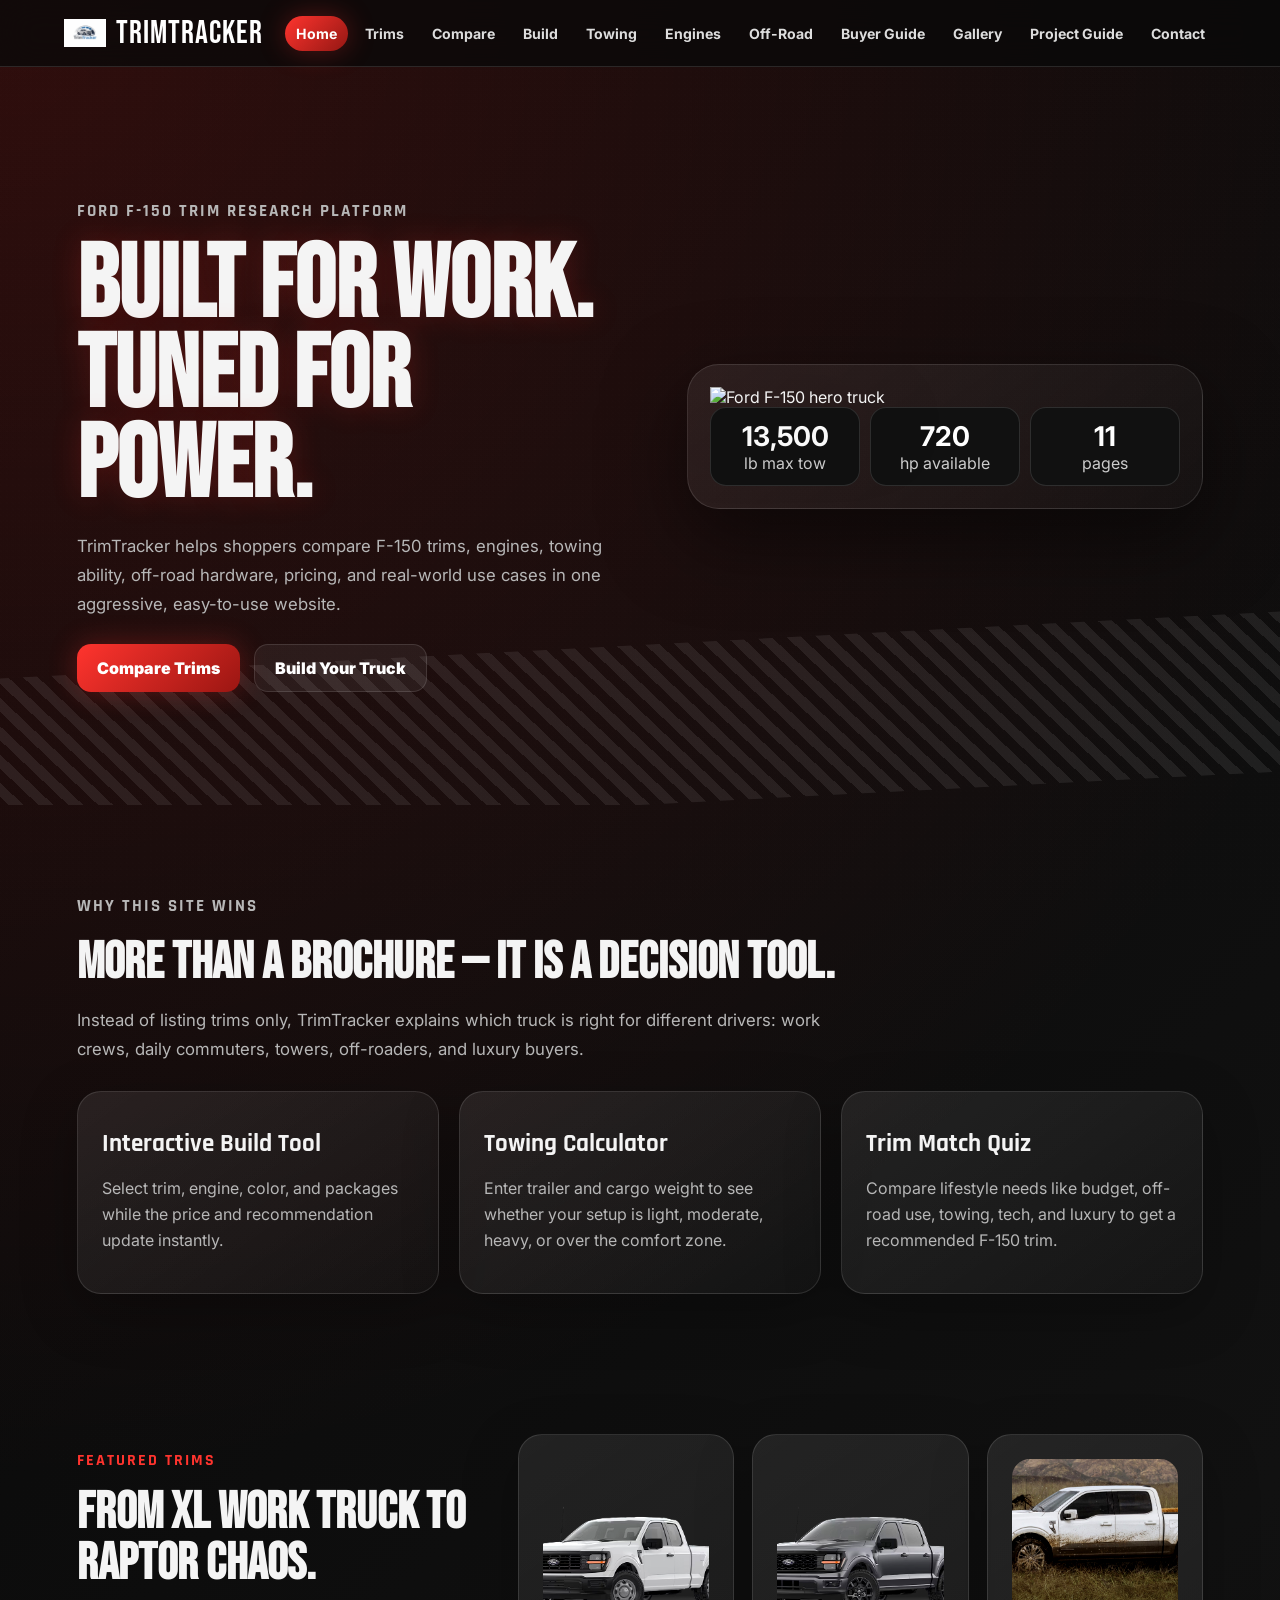
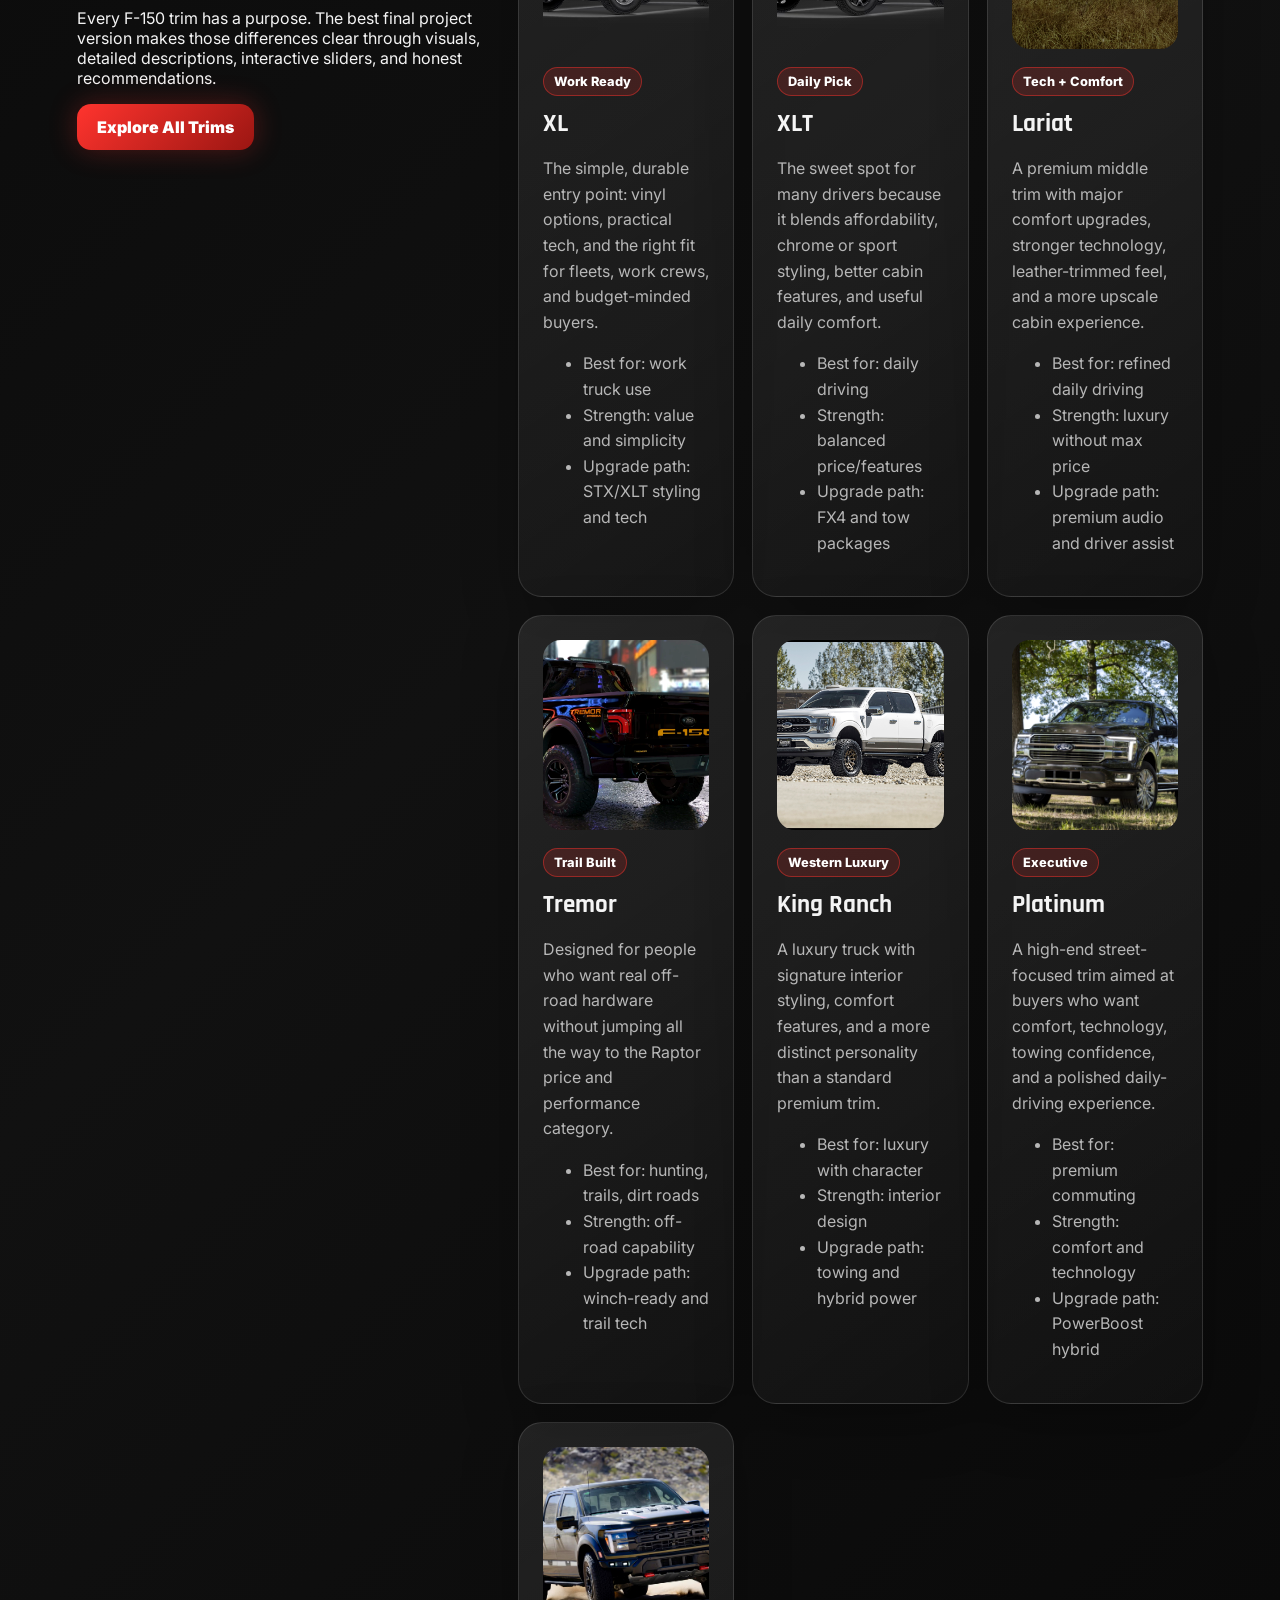
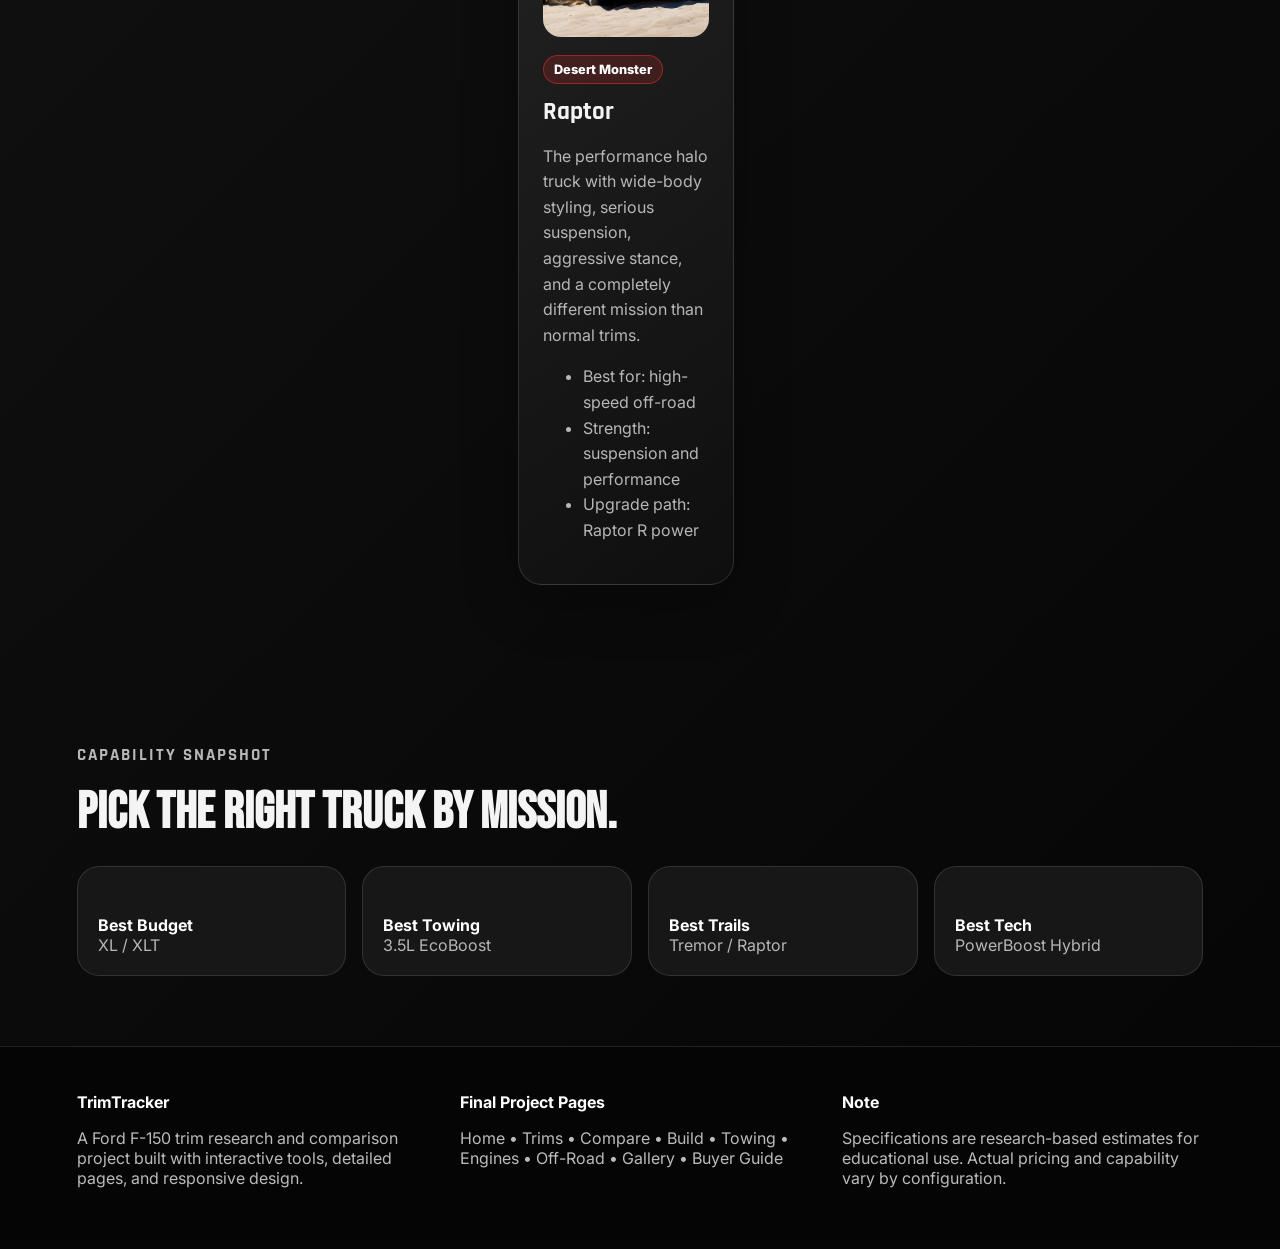
==== commit c1a19130: "Add files via upload" ====
--- a/index.html
+++ b/index.html
@@ -3,104 +3,42 @@
 <head>
   <meta charset="UTF-8" />
   <meta name="viewport" content="width=device-width, initial-scale=1.0" />
-  <title>TrimTracker</title>
-  <meta name="description" content="TrimTracker helps users explore Ford F-150 trims, engines, features, and buying decisions." />
+  <title>Home | TrimTracker</title>
+  <link rel="preconnect" href="https://fonts.googleapis.com">
+  <link rel="preconnect" href="https://fonts.gstatic.com" crossorigin>
+  <link href="https://fonts.googleapis.com/css2?family=Bebas+Neue&family=Inter:wght@400;600;700;800&family=Rajdhani:wght@500;600;700&display=swap" rel="stylesheet">
   <link rel="stylesheet" href="styles.css" />
 </head>
-<body>
-<div class="page-shell">
-  <header class="navbar">
-    <a href="index.html" class="brand" aria-label="TrimTracker home"><img src="images/logo.png" alt="TrimTracker logo"></a>
-    <button class="mobile-toggle" id="mobileToggle" aria-label="Open menu">☰</button>
-    <ul class="nav-links" id="navLinks">
-      <li><a href="index.html" class="active">Home</a></li>
-      <li><a href="trims.html">Trim Levels</a></li>
-      <li><a href="engines.html">Engines</a></li>
-      <li><a href="compare.html">Compare</a></li>
-      <li><a href="guide.html">Buying Guide</a></li>
-      <li><a href="contact.html">About</a></li>
-    </ul>
+<body data-page="index.html">
+  <div class="noise"></div>
+  <header class="topbar">
+    <a href="index.html" class="brand"><img src="images/logo.png" alt="TrimTracker logo"><span>TrimTracker</span></a>
+    <button class="menu-toggle" aria-label="Open navigation">☰</button>
+    <nav class="site-nav"><a class="nav-link active" href="index.html">Home</a><a class="nav-link " href="trims.html">Trims</a><a class="nav-link " href="compare.html">Compare</a><a class="nav-link " href="build.html">Build</a><a class="nav-link " href="towing.html">Towing</a><a class="nav-link " href="engines.html">Engines</a><a class="nav-link " href="offroad.html">Off-Road</a><a class="nav-link " href="buyers-guide.html">Buyer Guide</a><a class="nav-link " href="gallery.html">Gallery</a><a class="nav-link " href="guide.html">Project Guide</a><a class="nav-link " href="contact.html">Contact</a></nav>
   </header>
-
-  <section class="hero">
-    <div class="hero-copy">
-      <span class="eyebrow">Built for truck shoppers</span>
-      <h1>Track the trim. <span>Own the decision.</span></h1>
-      <p>TrimTracker is a darker, more aggressive F-150 guide built around truck personality, capability, and style. Instead of just dumping specs on one page, it breaks the lineup into clearer pages for trims, engines, comparisons, and buyer-focused recommendations.</p>
-      <div class="hero-actions">
-        <a class="btn btn-primary" href="trims.html">Explore the lineup</a>
-        <a class="btn btn-secondary" href="compare.html">Compare trucks</a>
-      </div>
-      <div class="hero-stats">
-        <div class="stat"><strong>8</strong><span>featured truck styles</span></div>
-        <div class="stat"><strong>6</strong><span>connected pages</span></div>
-        <div class="stat"><strong>2</strong><span>comparison tools</span></div>
-      </div>
-    </div>
-    <div class="hero-visual">
-      <div class="visual-card"><img src="images/hero-truck.png" alt="Ford F-150 hero image"></div>
-    </div>
-  </section>
-
-  <section class="section">
-    <div class="section-header">
-      <div class="section-title">
-        <span class="badge">Fast start</span>
-        <h2>Choose how you want to shop</h2>
-        <p>Different pages answer different questions, so users can get to what matters faster.</p>
-      </div>
-    </div>
-    <div class="card-grid">
-      <article class="card">
-        <img src="images/xlt.jpg" alt="Ford F-150 XLT">
-        <div class="card-content">
-          <h3>Browse by trim</h3>
-          <p>See how the lineup changes from simple work-truck value to premium comfort and full off-road presence.</p>
-          <a class="btn btn-secondary" href="trims.html">View trims</a>
-        </div>
-      </article>
-      <article class="card">
-        <img src="images/lariat.jpg" alt="Ford F-150 Lariat">
-        <div class="card-content">
-          <h3>Browse by engine</h3>
-          <p>Figure out whether your best match is an easy daily-driver setup, a V8 feel, hybrid power, or a harder-hitting performance option.</p>
-          <a class="btn btn-secondary" href="engines.html">View engines</a>
-        </div>
-      </article>
-      <article class="card">
-        <img src="images/raptorr.jpg" alt="Ford F-150 Raptor">
-        <div class="card-content">
-          <h3>Use compare tools</h3>
-          <p>Jump to a side-by-side table and an interactive trim slider to narrow down the best truck faster.</p>
-          <a class="btn btn-secondary" href="compare.html">Open tools</a>
-        </div>
-      </article>
-    </div>
-  </section>
-
-  <section class="section">
-    <div class="two-col">
-      <div class="callout">
-        <span class="badge">Site vibe</span>
-        <h2>More aggressive. More truck-centered.</h2>
-        <p>This version leans into a darker performance-inspired look, stronger contrast, more image-heavy sections, and a navigation flow that feels closer to a real enthusiast site.</p>
-      </div>
-      <div class="feature-panel">
-        <h3>Best route through the site</h3>
-        <div class="timeline">
-          <div class="timeline-item"><h3>1. Trim Levels</h3><p>Find the part of the lineup that matches your budget and personality.</p></div>
-          <div class="timeline-item"><h3>2. Engines</h3><p>See what type of powertrain feel matches the way the truck will actually be used.</p></div>
-          <div class="timeline-item"><h3>3. Compare</h3><p>Use the table and slider tool to narrow the lineup down to one or two final choices.</p></div>
-        </div>
-      </div>
-    </div>
-  </section>
-
+  <main>
+<section class="hero">
+  <div class="hero-content reveal"><p class="eyebrow">Ford F-150 Trim Research Platform</p><h1>Built for Work. Tuned for Power.</h1><p>TrimTracker helps shoppers compare F-150 trims, engines, towing ability, off-road hardware, pricing, and real-world use cases in one aggressive, easy-to-use website.</p><div class="hero-actions"><a class="btn primary" href="compare.html">Compare Trims</a><a class="btn ghost" href="build.html">Build Your Truck</a></div></div>
+  <div class="hero-panel reveal"><img src="images/hero-truck.png" alt="Ford F-150 hero truck"><div class="spec-strip"><span><b class="counter" data-target="13500">0</b> lb max tow</span><span><b class="counter" data-target="720">0</b> hp available</span><span><b class="counter" data-target="11">0</b> pages</span></div></div>
+</section>
+<section class="section"><div class="section-heading"><p class="eyebrow">Why this site wins</p><h2>More than a brochure — it is a decision tool.</h2><p>Instead of listing trims only, TrimTracker explains which truck is right for different drivers: work crews, daily commuters, towers, off-roaders, and luxury buyers.</p></div><div class="feature-grid"><div class="feature-card"><h3>Interactive Build Tool</h3><p>Select trim, engine, color, and packages while the price and recommendation update instantly.</p></div><div class="feature-card"><h3>Towing Calculator</h3><p>Enter trailer and cargo weight to see whether your setup is light, moderate, heavy, or over the comfort zone.</p></div><div class="feature-card"><h3>Trim Match Quiz</h3><p>Compare lifestyle needs like budget, off-road use, towing, tech, and luxury to get a recommended F-150 trim.</p></div></div></section>
+<section class="section dark-split"><div><p class="eyebrow">Featured trims</p><h2>From XL work truck to Raptor chaos.</h2><p>Every F-150 trim has a purpose. The best final project version makes those differences clear through visuals, detailed descriptions, interactive sliders, and honest recommendations.</p><a class="btn primary" href="trims.html">Explore All Trims</a></div>
+<div class="trim-grid">
+  <article class="truck-card"><img src="images/xl.jpg"><span class="badge">Work Ready</span><h3>XL</h3><p>The simple, durable entry point: vinyl options, practical tech, and the right fit for fleets, work crews, and budget-minded buyers.</p><ul><li>Best for: work truck use</li><li>Strength: value and simplicity</li><li>Upgrade path: STX/XLT styling and tech</li></ul></article>
+  <article class="truck-card"><img src="images/xlt.jpg"><span class="badge">Daily Pick</span><h3>XLT</h3><p>The sweet spot for many drivers because it blends affordability, chrome or sport styling, better cabin features, and useful daily comfort.</p><ul><li>Best for: daily driving</li><li>Strength: balanced price/features</li><li>Upgrade path: FX4 and tow packages</li></ul></article>
+  <article class="truck-card"><img src="images/lariat.jpg"><span class="badge">Tech + Comfort</span><h3>Lariat</h3><p>A premium middle trim with major comfort upgrades, stronger technology, leather-trimmed feel, and a more upscale cabin experience.</p><ul><li>Best for: refined daily driving</li><li>Strength: luxury without max price</li><li>Upgrade path: premium audio and driver assist</li></ul></article>
+  <article class="truck-card"><img src="images/tremor.jpg"><span class="badge">Trail Built</span><h3>Tremor</h3><p>Designed for people who want real off-road hardware without jumping all the way to the Raptor price and performance category.</p><ul><li>Best for: hunting, trails, dirt roads</li><li>Strength: off-road capability</li><li>Upgrade path: winch-ready and trail tech</li></ul></article>
+  <article class="truck-card"><img src="images/kingranch.jpg"><span class="badge">Western Luxury</span><h3>King Ranch</h3><p>A luxury truck with signature interior styling, comfort features, and a more distinct personality than a standard premium trim.</p><ul><li>Best for: luxury with character</li><li>Strength: interior design</li><li>Upgrade path: towing and hybrid power</li></ul></article>
+  <article class="truck-card"><img src="images/platinum.jpg"><span class="badge">Executive</span><h3>Platinum</h3><p>A high-end street-focused trim aimed at buyers who want comfort, technology, towing confidence, and a polished daily-driving experience.</p><ul><li>Best for: premium commuting</li><li>Strength: comfort and technology</li><li>Upgrade path: PowerBoost hybrid</li></ul></article>
+  <article class="truck-card"><img src="images/raptor.jpg"><span class="badge">Desert Monster</span><h3>Raptor</h3><p>The performance halo truck with wide-body styling, serious suspension, aggressive stance, and a completely different mission than normal trims.</p><ul><li>Best for: high-speed off-road</li><li>Strength: suspension and performance</li><li>Upgrade path: Raptor R power</li></ul></article>
+</div></section>
+<section class="section"><div class="section-heading"><p class="eyebrow">Capability snapshot</p><h2>Pick the right truck by mission.</h2></div><div class="mission-grid"><a href="buyers-guide.html"><b>Best Budget</b><span>XL / XLT</span></a><a href="towing.html"><b>Best Towing</b><span>3.5L EcoBoost</span></a><a href="offroad.html"><b>Best Trails</b><span>Tremor / Raptor</span></a><a href="engines.html"><b>Best Tech</b><span>PowerBoost Hybrid</span></a></div></section>
+</main>
   <footer class="footer">
-    <div><strong>TrimTracker</strong> | Ford F-150 guide</div>
-    <div>Built by Dean Sanders | April 12, 2026</div>
+    <div><strong>TrimTracker</strong><p>A Ford F-150 trim research and comparison project built with interactive tools, detailed pages, and responsive design.</p></div>
+    <div><strong>Final Project Pages</strong><p>Home • Trims • Compare • Build • Towing • Engines • Off-Road • Gallery • Buyer Guide</p></div>
+    <div><strong>Note</strong><p>Specifications are research-based estimates for educational use. Actual pricing and capability vary by configuration.</p></div>
   </footer>
-</div>
-<script src="script.js"></script>
+  <script src="script.js"></script>
 </body>
 </html>
--- a/styles.css
+++ b/styles.css
@@ -1,184 +1,2 @@
-:root{
-  --bg:#0a0f16;
-  --bg2:#111927;
-  --panel:#121d2b;
-  --panel2:#182536;
-  --card:rgba(18,29,43,.92);
-  --line:rgba(255,255,255,.08);
-  --text:#eef4fb;
-  --muted:#aab7c8;
-  --orange:#ff7a18;
-  --orange2:#ff9a3d;
-  --blue:#4fa4ff;
-  --shadow:0 18px 45px rgba(0,0,0,.35);
-  --shadow-strong:0 26px 60px rgba(0,0,0,.45);
-  --radius-xl:28px;
-  --radius-lg:20px;
-  --radius-md:14px;
-  --max:1280px;
-}
-*{box-sizing:border-box}
-html{scroll-behavior:smooth}
-body{
-  margin:0;
-  font-family:Inter,Arial,Helvetica,sans-serif;
-  color:var(--text);
-  background:
-    radial-gradient(circle at top left, rgba(255,122,24,.12), transparent 24%),
-    radial-gradient(circle at top right, rgba(79,164,255,.10), transparent 22%),
-    linear-gradient(180deg, #06090e 0%, #0c121b 40%, #0f1722 100%);
-}
-img{max-width:100%;display:block}
-a{text-decoration:none;color:inherit}
-.page-shell{
-  width:min(calc(100% - 28px), var(--max));
-  margin:16px auto 30px;
-  border:1px solid rgba(255,255,255,.07);
-  background:linear-gradient(180deg, rgba(16,24,36,.88), rgba(10,15,22,.92));
-  backdrop-filter:blur(12px);
-  border-radius:32px;
-  box-shadow:var(--shadow);
-  overflow:hidden;
-}
-.navbar{
-  position:sticky;top:0;z-index:1000;
-  display:flex;align-items:center;justify-content:space-between;gap:18px;
-  padding:16px 28px;background:rgba(10,15,22,.9);
-  border-bottom:1px solid var(--line);backdrop-filter:blur(14px);
-}
-.brand img{width:180px;height:auto;filter:drop-shadow(0 10px 20px rgba(0,0,0,.3))}
-.nav-links{
-  display:flex;align-items:center;gap:8px;list-style:none;padding:0;margin:0;flex-wrap:wrap;justify-content:flex-end;
-}
-.nav-links a{
-  padding:12px 16px;border-radius:999px;font-weight:700;color:var(--muted);transition:.25s ease;font-size:.96rem;
-}
-.nav-links a:hover,.nav-links a.active{
-  color:#fff;background:linear-gradient(135deg, rgba(255,122,24,.18), rgba(79,164,255,.12));
-  border:1px solid rgba(255,255,255,.08);transform:translateY(-2px)
-}
-.mobile-toggle{
-  display:none;border:0;background:linear-gradient(135deg,var(--orange),var(--orange2));color:#fff;
-  width:48px;height:48px;border-radius:14px;cursor:pointer;box-shadow:var(--shadow)
-}
-.hero{
-  position:relative;display:grid;grid-template-columns:1.1fr 1fr;gap:26px;align-items:center;padding:36px 30px 24px;
-}
-.hero::before{
-  content:"";position:absolute;inset:20px 30px auto 30px;height:540px;border-radius:var(--radius-xl);
-  background:
-    linear-gradient(135deg, rgba(255,255,255,.03), rgba(255,255,255,.01)),
-    linear-gradient(135deg, rgba(255,122,24,.10), rgba(79,164,255,.06));
-  border:1px solid rgba(255,255,255,.08);z-index:0;
-}
-.hero.small::before{height:400px}
-.hero-copy,.hero-visual{position:relative;z-index:1}
-.eyebrow{
-  display:inline-flex;align-items:center;gap:10px;padding:10px 14px;border-radius:999px;
-  background:rgba(255,122,24,.12);color:#ffb170;font-weight:700;letter-spacing:.02em;
-  text-transform:uppercase;font-size:12px;margin-bottom:18px;border:1px solid rgba(255,122,24,.2)
-}
-.hero h1{font-size:clamp(2.5rem, 6vw, 4.9rem);line-height:.96;margin:0 0 16px;letter-spacing:-.04em}
-.hero h1 span{color:var(--orange)}
-.hero p{max-width:650px;font-size:1.05rem;line-height:1.75;color:var(--muted);margin:0 0 22px}
-.hero-actions{display:flex;flex-wrap:wrap;gap:14px}
-.btn{
-  display:inline-flex;align-items:center;justify-content:center;gap:10px;border:0;border-radius:999px;
-  padding:15px 22px;font-weight:700;cursor:pointer;transition:.25s ease
-}
-.btn-primary{background:linear-gradient(135deg, var(--orange), var(--orange2));color:white;box-shadow:0 18px 34px rgba(255,122,24,.22)}
-.btn-secondary{background:rgba(255,255,255,.04);color:#fff;border:1px solid rgba(255,255,255,.08);box-shadow:var(--shadow)}
-.btn:hover{transform:translateY(-3px);box-shadow:var(--shadow-strong)}
-.hero-stats{display:grid;grid-template-columns:repeat(3,minmax(110px,1fr));gap:14px;max-width:700px;margin-top:28px}
-.stat,.mini-card{
-  background:rgba(255,255,255,.03);border:1px solid rgba(255,255,255,.08);border-radius:18px;padding:18px;box-shadow:var(--shadow)
-}
-.stat strong{display:block;font-size:1.35rem;margin-bottom:6px;color:#fff}
-.stat span,.mini-card span{color:var(--muted);font-size:.95rem}
-.visual-card{
-  background:linear-gradient(180deg, rgba(255,255,255,.04), rgba(255,255,255,.02));
-  border-radius:var(--radius-xl);padding:18px;border:1px solid rgba(255,255,255,.08);box-shadow:var(--shadow-strong)
-}
-.visual-card img{border-radius:24px;aspect-ratio:16/10;object-fit:cover;width:100%}
-.section{padding:28px 30px 34px}
-.section-header{display:flex;align-items:end;justify-content:space-between;gap:14px;margin-bottom:18px;flex-wrap:wrap}
-.section-title h2{margin:0;font-size:clamp(1.8rem,4vw,2.7rem)}
-.section-title p{margin:8px 0 0;color:var(--muted);line-height:1.7}
-.badge{
-  display:inline-flex;padding:9px 12px;border-radius:999px;background:rgba(79,164,255,.10);color:#89c5ff;
-  font-weight:700;font-size:12px;text-transform:uppercase;border:1px solid rgba(79,164,255,.14)
-}
-.card-grid{display:grid;grid-template-columns:repeat(3,1fr);gap:18px}
-.card,.compare-note,.info-panel,.feature-panel,.slider-panel,.tool-panel{
-  background:var(--card);border:1px solid rgba(255,255,255,.08);border-radius:24px;overflow:hidden;box-shadow:var(--shadow)
-}
-.card img{width:100%;height:210px;object-fit:cover}
-.card-content{padding:18px}
-.card h3{margin:0 0 10px;font-size:1.3rem}
-.card p,.feature-panel p,.compare-note p,.info-panel p,.slider-panel p,.tool-panel p{margin:0 0 14px;color:var(--muted);line-height:1.7}
-.spec-list{display:grid;gap:8px;color:var(--muted);font-size:.96rem}
-.compare-wrap,.two-col{display:grid;grid-template-columns:1.2fr .8fr;gap:20px}
-.compare-note,.info-panel,.feature-panel,.slider-panel,.tool-panel{padding:20px}
-.table-wrap{overflow-x:auto}
-table{width:100%;border-collapse:collapse;background:rgba(255,255,255,.02);border-radius:18px;overflow:hidden;box-shadow:var(--shadow)}
-th,td{padding:14px 16px;text-align:left;border-bottom:1px solid rgba(255,255,255,.08);vertical-align:top}
-th{background:rgba(79,164,255,.10)}
-tr:hover td{background:rgba(255,255,255,.03)}
-.pill-row,.quick-links{display:flex;flex-wrap:wrap;gap:10px}
-.pill,.quick-links a,.slider-label{
-  padding:10px 14px;border-radius:999px;background:rgba(255,255,255,.04);border:1px solid rgba(255,255,255,.08);
-  font-weight:700;color:var(--muted);box-shadow:var(--shadow)
-}
-.split-grid{display:grid;grid-template-columns:repeat(2,1fr);gap:18px}
-.full-grid{display:grid;grid-template-columns:repeat(4,1fr);gap:18px}
-.callout{
-  padding:20px;border-radius:24px;background:linear-gradient(135deg, rgba(255,122,24,.12), rgba(79,164,255,.08));
-  border:1px solid rgba(255,255,255,.08);box-shadow:var(--shadow)
-}
-.timeline{display:grid;gap:14px}
-.timeline-item{
-  padding:18px;border-radius:20px;background:rgba(255,255,255,.03);border:1px solid rgba(255,255,255,.08);box-shadow:var(--shadow)
-}
-.timeline-item h3,.feature-panel h3,.compare-note h3,.info-panel h3,.slider-panel h3,.tool-panel h3{margin:0 0 8px}
-.timeline-item p{margin:0;color:var(--muted);line-height:1.7}
-.slider-shell{display:grid;gap:16px}
-input[type="range"]{
-  width:100%;accent-color:var(--orange);cursor:pointer;
-}
-.compare-slider-output{
-  display:grid;grid-template-columns:1fr 1fr;gap:18px;margin-top:8px;
-}
-.truck-focus{
-  border-radius:20px;overflow:hidden;border:1px solid rgba(255,255,255,.08);background:rgba(255,255,255,.03)
-}
-.truck-focus img{width:100%;height:240px;object-fit:cover}
-.truck-focus .copy{padding:16px}
-.meter{
-  height:10px;border-radius:999px;background:rgba(255,255,255,.08);overflow:hidden;margin-top:10px
-}
-.meter span{
-  display:block;height:100%;border-radius:999px;background:linear-gradient(90deg, var(--orange), var(--orange2))
-}
-.footer{
-  display:flex;align-items:center;justify-content:space-between;gap:12px;flex-wrap:wrap;
-  padding:22px 30px 30px;color:var(--muted);font-size:.95rem
-}
-.footer strong{color:#fff}
-@media (max-width:1100px){ .full-grid{grid-template-columns:repeat(2,1fr)} }
-@media (max-width:980px){
-  .hero,.compare-wrap,.card-grid,.split-grid,.two-col,.full-grid,.compare-slider-output{grid-template-columns:1fr}
-}
-@media (max-width:760px){
-  .page-shell{width:min(calc(100% - 16px), var(--max));margin:8px auto 20px}
-  .navbar,.hero,.section,.footer{padding-left:16px;padding-right:16px}
-  .hero::before{inset:14px 16px auto 16px;height:520px}
-  .mobile-toggle{display:inline-flex;align-items:center;justify-content:center}
-  .nav-links{
-    display:none;position:absolute;top:82px;left:16px;right:16px;flex-direction:column;align-items:stretch;
-    background:#0e1621;padding:12px;border-radius:18px;border:1px solid var(--line);box-shadow:var(--shadow)
-  }
-  .nav-links.show{display:flex}
-  .nav-links li{width:100%}
-  .nav-links a{display:block}
-  .hero-stats,.card-grid,.full-grid{grid-template-columns:1fr}
-}+
+:root{--bg:#090909;--panel:#151515;--panel2:#1e1e1e;--text:#f4f4f4;--muted:#b7b7b7;--red:#ff342e;--blue:#00a3ff;--steel:#3b3d42;--line:rgba(255,255,255,.12);--glow:0 0 28px rgba(255,52,46,.28)}*{box-sizing:border-box}html{scroll-behavior:smooth}body{margin:0;background:radial-gradient(circle at top left,rgba(255,52,46,.17),transparent 32%),linear-gradient(135deg,#060606,#111 48%,#050505);color:var(--text);font-family:Inter,Arial,sans-serif}.noise{position:fixed;inset:0;pointer-events:none;opacity:.06;background-image:linear-gradient(45deg,rgba(255,255,255,.15) 25%,transparent 25%),linear-gradient(-45deg,rgba(255,255,255,.1) 25%,transparent 25%);background-size:6px 6px;z-index:0}.topbar{position:sticky;top:0;z-index:20;display:flex;align-items:center;justify-content:space-between;gap:20px;padding:12px 5vw;background:rgba(9,9,9,.78);backdrop-filter:blur(18px);border-bottom:1px solid var(--line)}.brand{display:flex;align-items:center;gap:10px;text-decoration:none;color:#fff;font-family:Bebas Neue,Inter;font-size:2rem;letter-spacing:1px}.brand img{width:42px;height:42px;object-fit:contain}.site-nav{display:flex;gap:6px;flex-wrap:wrap;justify-content:flex-end}.nav-link{color:#ddd;text-decoration:none;padding:9px 11px;border-radius:999px;font-size:.88rem;font-weight:700}.nav-link:hover,.nav-link.active{background:linear-gradient(135deg,var(--red),#941713);color:#fff;box-shadow:var(--glow)}.menu-toggle{display:none;background:#202020;color:#fff;border:1px solid var(--line);border-radius:10px;padding:8px 12px}.hero{min-height:82vh;display:grid;grid-template-columns:1.05fr .95fr;align-items:center;gap:40px;padding:80px 6vw;position:relative;overflow:hidden}.hero:before{content:"";position:absolute;inset:auto -10% 0 -10%;height:160px;background:repeating-linear-gradient(45deg,rgba(255,255,255,.08) 0 10px,transparent 10px 20px);transform:skewY(-3deg)}.hero-content,.hero-panel,.section,.page-hero{position:relative;z-index:1}.eyebrow{font-family:Rajdhani;text-transform:uppercase;color:var(--red);letter-spacing:2px;font-weight:800}.hero h1,.page-hero h1{font-family:Bebas Neue,Inter;font-size:clamp(3.8rem,8vw,7.8rem);line-height:.88;margin:0 0 20px;text-shadow:0 0 30px rgba(255,52,46,.2)}h2{font-family:Bebas Neue;font-size:clamp(2.3rem,4vw,4.2rem);line-height:1;margin:0 0 18px}h3{font-family:Rajdhani;font-size:1.55rem;margin:12px 0 8px}.hero p,.page-hero p,.section-heading p{color:var(--muted);font-size:1.05rem;line-height:1.7;max-width:780px}.hero-actions{display:flex;gap:14px;flex-wrap:wrap;margin-top:26px}.btn{display:inline-flex;align-items:center;justify-content:center;text-decoration:none;border:0;border-radius:14px;padding:13px 20px;font-weight:900;cursor:pointer;transition:.25s}.btn.primary{background:linear-gradient(135deg,var(--red),#9b1612);color:#fff;box-shadow:var(--glow)}.btn.ghost{color:#fff;border:1px solid var(--line);background:rgba(255,255,255,.06)}.btn:hover{transform:translateY(-2px)}.hero-panel{background:linear-gradient(145deg,rgba(255,255,255,.08),rgba(255,255,255,.02));border:1px solid var(--line);border-radius:32px;padding:22px;box-shadow:0 28px 80px rgba(0,0,0,.5)}.hero-panel img{width:100%;filter:drop-shadow(0 25px 35px rgba(0,0,0,.7))}.spec-strip{display:grid;grid-template-columns:repeat(3,1fr);gap:10px}.spec-strip span{background:#111;border:1px solid var(--line);border-radius:16px;padding:12px;text-align:center;color:#ccc}.spec-strip b{display:block;color:#fff;font-size:1.7rem}.section{padding:70px 6vw}.section-heading{max-width:980px;margin-bottom:28px}.feature-grid{display:grid;grid-template-columns:repeat(3,minmax(0,1fr));gap:20px}.feature-card,.truck-card,.engine-card,.control-card,.builder-panel,.slider-card,.result-card,.price-card{background:linear-gradient(145deg,rgba(255,255,255,.085),rgba(255,255,255,.025));border:1px solid var(--line);border-radius:24px;padding:24px;box-shadow:0 18px 55px rgba(0,0,0,.28)}.feature-card p,.truck-card p,.truck-card li,.engine-card p{color:var(--muted);line-height:1.6}.dark-split{display:grid;grid-template-columns:.75fr 1.25fr;gap:30px;align-items:start}.trim-grid{display:grid;grid-template-columns:repeat(3,minmax(0,1fr));gap:18px}.truck-card{position:relative;overflow:hidden}.truck-card img{width:100%;height:190px;object-fit:cover;border-radius:18px;filter:saturate(1.1) contrast(1.08);transition:.35s}.truck-card:hover img{transform:scale(1.04)}.badge{display:inline-block;margin-top:14px;background:rgba(255,52,46,.16);color:#fff;border:1px solid rgba(255,52,46,.45);border-radius:999px;padding:6px 10px;font-weight:800;font-size:.8rem}.page-hero{padding:90px 6vw 50px;background:linear-gradient(135deg,rgba(255,52,46,.16),transparent),url('images/hero-truck.png') right center/contain no-repeat}.page-hero.off{background:linear-gradient(135deg,rgba(255,52,46,.22),rgba(0,0,0,.55)),url('images/tremor.jpg') center/cover}.mission-grid{display:grid;grid-template-columns:repeat(4,1fr);gap:16px}.mission-grid a{min-height:110px;background:#171717;border:1px solid var(--line);border-radius:22px;padding:20px;color:#fff;text-decoration:none;display:flex;flex-direction:column;justify-content:end;transition:.25s}.mission-grid a:hover{border-color:var(--red);box-shadow:var(--glow);transform:translateY(-3px)}.mission-grid span{color:var(--muted)}.table-wrap{overflow:auto;border:1px solid var(--line);border-radius:24px}table{width:100%;border-collapse:collapse;background:#121212;min-width:760px}th,td{padding:16px;border-bottom:1px solid var(--line);text-align:left}th{background:#1f1f1f;color:#fff;font-family:Rajdhani;text-transform:uppercase;letter-spacing:1px}td{color:#ddd}.compare-tool,.build-grid,.towing-grid,.quiz-grid,.contact-grid{display:grid;grid-template-columns:.8fr 1.2fr;gap:24px;align-items:start}label{display:block;color:#ddd;font-weight:800;margin-bottom:16px}select,input,textarea{width:100%;margin-top:8px;background:#0f0f0f;color:#fff;border:1px solid var(--line);border-radius:14px;padding:13px;font:inherit}textarea{min-height:150px}.compare-output{display:grid;grid-template-columns:repeat(2,1fr);gap:18px}.score-row{margin:14px 0}.bar{height:12px;border-radius:999px;background:#303030;overflow:hidden}.bar span{display:block;height:100%;background:linear-gradient(90deg,var(--red),var(--blue));border-radius:999px}.truck-preview img{width:100%;height:390px;object-fit:cover;border-radius:28px;border:1px solid var(--line)}.price-card{margin-top:-50px;position:relative;margin-left:24px;margin-right:24px;background:rgba(15,15,15,.9);backdrop-filter:blur(12px)}.price-card h2{color:#fff}.chips{display:flex;gap:8px;flex-wrap:wrap}.chips span{background:#282828;border:1px solid var(--line);padding:7px 10px;border-radius:999px;font-size:.82rem}.check-list label{display:flex;align-items:center;gap:10px;background:#111;border:1px solid var(--line);border-radius:14px;padding:12px}.check-list input{width:auto}.result-card h2{font-family:Bebas Neue;font-size:3rem}.status{display:inline-block;padding:8px 12px;border-radius:999px;font-weight:900}.good{background:rgba(38,201,110,.15);color:#68e095;border:1px solid rgba(38,201,110,.4)}.warn{background:rgba(255,194,41,.15);color:#ffd76b;border:1px solid rgba(255,194,41,.4)}.bad{background:rgba(255,52,46,.15);color:#ff908c;border:1px solid rgba(255,52,46,.4)}.engine-grid{display:grid;grid-template-columns:repeat(2,minmax(0,1fr));gap:20px}.meter{height:14px;background:#2a2a2a;border-radius:999px;overflow:hidden}.meter span{display:block;height:100%;background:linear-gradient(90deg,var(--blue),var(--red))}.terrain-buttons,.filter-row{display:flex;gap:12px;flex-wrap:wrap;margin-bottom:20px}.terrain-buttons button,.filter-row button{background:#161616;color:#fff;border:1px solid var(--line);padding:12px 18px;border-radius:999px;font-weight:900;cursor:pointer}.terrain-buttons button:hover,.filter-row button:hover{border-color:var(--red);box-shadow:var(--glow)}.terrain-result{background:#151515;border:1px solid var(--line);border-radius:24px;padding:28px}.offroad-showcase{display:grid;grid-template-columns:repeat(3,1fr);gap:20px}.offroad-showcase article{background:#151515;border:1px solid var(--line);border-radius:24px;overflow:hidden}.offroad-showcase img{width:100%;height:240px;object-fit:cover}.offroad-showcase h3,.offroad-showcase p{padding:0 20px}.offroad-showcase p{padding-bottom:20px;color:var(--muted)}.gallery-grid{display:grid;grid-template-columns:repeat(3,1fr);gap:16px}.gallery-grid img{width:100%;height:260px;object-fit:cover;border-radius:22px;border:1px solid var(--line);transition:.3s}.gallery-grid img:hover{transform:scale(1.025);box-shadow:var(--glow)}.footer{display:grid;grid-template-columns:repeat(3,1fr);gap:22px;padding:45px 6vw;background:#050505;border-top:1px solid var(--line);color:#bbb}.footer strong{color:#fff}.note{color:#999;font-size:.9rem}.reveal{opacity:0;transform:translateY(18px);transition:.7s}.reveal.visible{opacity:1;transform:none}@media(max-width:1050px){.hero,.dark-split,.compare-tool,.build-grid,.towing-grid,.quiz-grid,.contact-grid{grid-template-columns:1fr}.trim-grid,.feature-grid,.gallery-grid,.offroad-showcase{grid-template-columns:repeat(2,1fr)}.mission-grid{grid-template-columns:repeat(2,1fr)}}@media(max-width:760px){.menu-toggle{display:block}.site-nav{display:none;position:absolute;left:5vw;right:5vw;top:70px;background:#101010;border:1px solid var(--line);border-radius:20px;padding:14px}.site-nav.open{display:grid}.hero{padding-top:45px}.hero h1,.page-hero h1{font-size:4rem}.trim-grid,.feature-grid,.gallery-grid,.offroad-showcase,.engine-grid,.compare-output,.footer{grid-template-columns:1fr}.spec-strip{grid-template-columns:1fr}.mission-grid{grid-template-columns:1fr}.page-hero{background-image:linear-gradient(135deg,rgba(255,52,46,.18),transparent);}.truck-preview img{height:270px}}
